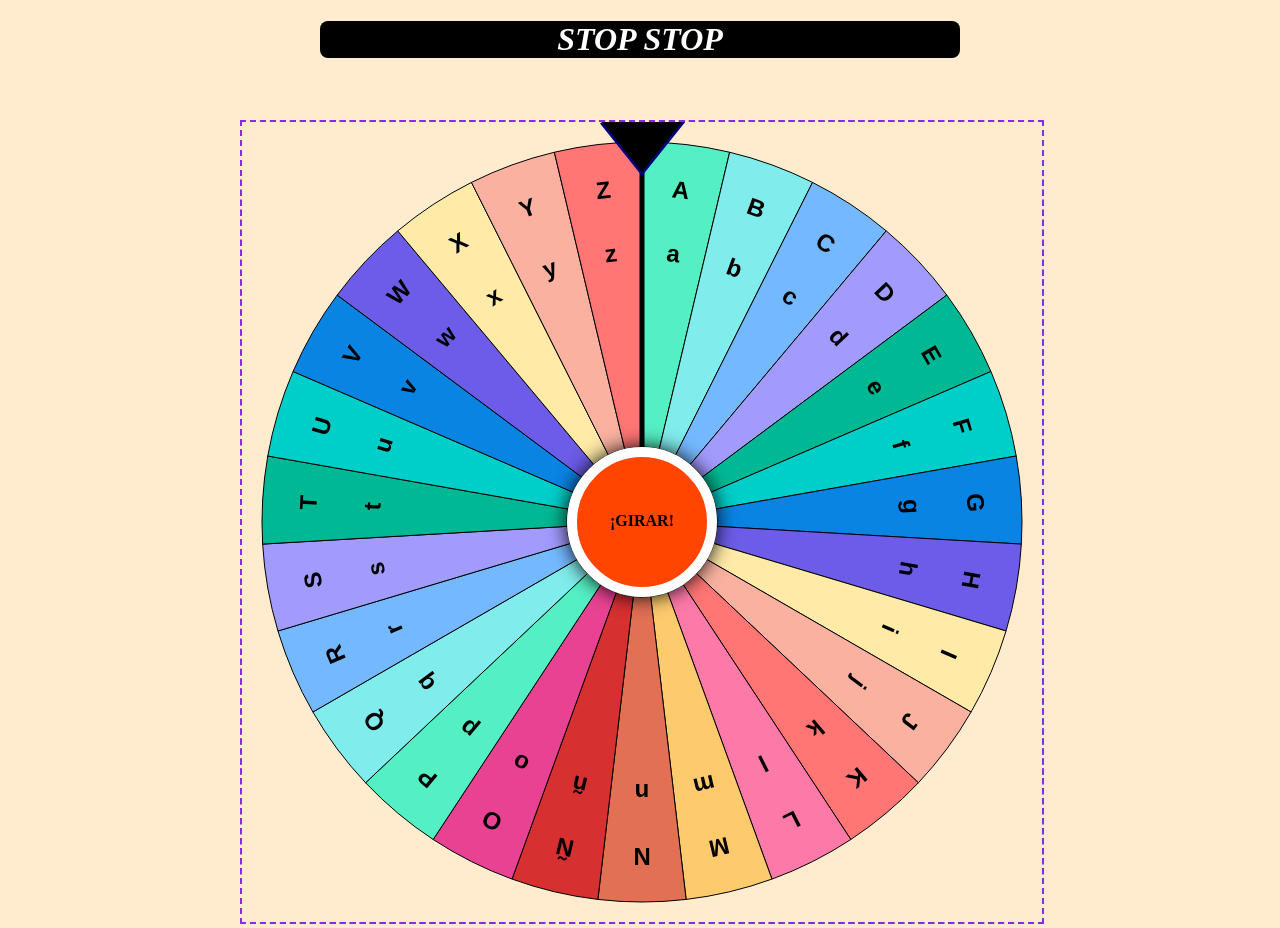
==== index.html @ 1eb44565 "estilos botton" ====
<!DOCTYPE html>
<html lang="es">

<head>
  <meta charset="UTF-8">
  <title>Stop in line</title>
  <link rel="stylesheet" href="css/normalize.css">
  <link rel="stylesheet" href="css/estilos.css">
  <script src="js/TweenMax.min.js"></script>
  <script src="js/Winwheel.js"></script>
</head>

<body>
  <h1>STOP STOP</h1>
  <div id="containerBtn"><input type="button" value="¡GIRAR!" onclick="miRuleta.startAnimation();"></div>
  <canvas id="canvas" width="800" height="800"></canvas>
  <script src="js/ruleta.js"></script>
</body>

</html>
---- css/estilos.css ----
body{
    width: 100vw;
    overflow-x: hidden;
    background-color: blanchedalmond;
}
h1{
    text-align: center;
    font-style: italic;
    background-color: black;
    color: white;
    width: 50%;
    margin-left: calc(50% - 25%);
    border-radius: 8px;
}
#containerBtn{
    position: absolute;
    margin-top: 40px;
    margin-left: calc(50% - 400px);
    border: 2px dashed blueviolet;
    width: 800px;
    height: 800px;
}
input{
    box-shadow: 0px 0px 20px rgba(0, 0, 0, 1);
    border: 10px solid white;
    background-color: orangered;
    font-weight: 900;
    height: 150px;
    width: 150px;
    border-radius: 50%;
    margin-left: calc(50% - 75px);
    margin-top: calc(50% - 75px);
}
canvas{
border: 2px dashed blue;
height:800px;
width:800px;
margin-left: calc(50% - 400px);
margin-top:40px;

}
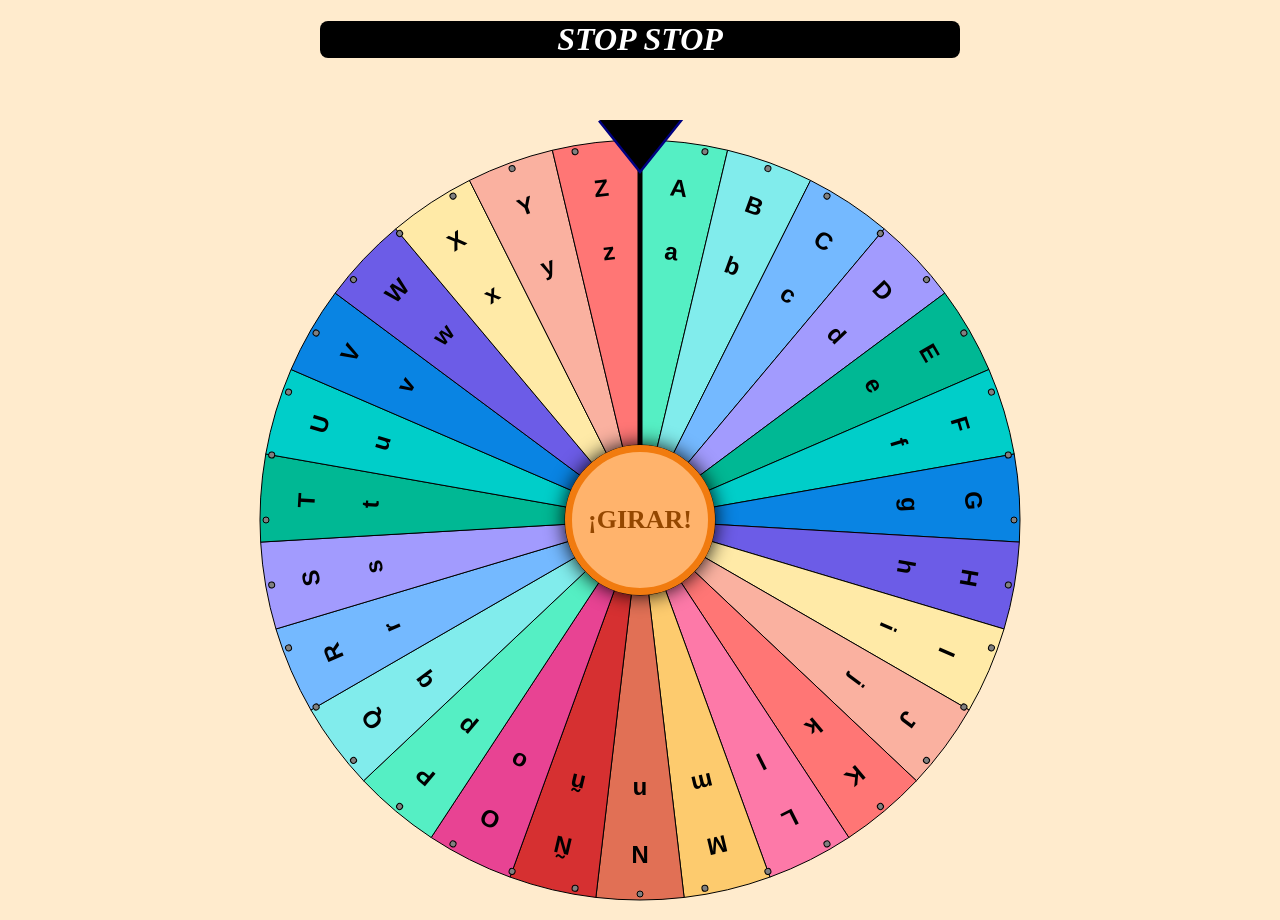
==== commit a7f8a58e: "finishedWheel" ====
--- a/index.html
+++ b/index.html
@@ -10,10 +10,15 @@
   <script src="js/Winwheel.js"></script>
 </head>
 
-<body>
+<body class="container">
   <h1>STOP STOP</h1>
-  <div id="containerBtn"><input type="button" value="¡GIRAR!" onclick="miRuleta.startAnimation();"></div>
   <canvas id="canvas" width="800" height="800"></canvas>
+  <div id="containerBtn"><input id="girar" type="button" value="¡GIRAR!" onclick="miRuleta.startAnimation();"></div>
+  <div class="popup">
+    <h2 class="letra"> </h2>
+    <input class="boton" type="button" value="vamos de nuevo" onclick="resetGame();" > 
+  </div>
+  <script src="js/segmentos.js"></script>
   <script src="js/ruleta.js"></script>
 </body>
 
--- a/css/estilos.css
+++ b/css/estilos.css
@@ -16,26 +16,69 @@
     position: absolute;
     margin-top: 40px;
     margin-left: calc(50% - 400px);
-    border: 2px dashed blueviolet;
     width: 800px;
     height: 800px;
 }
-input{
+#girar{
     box-shadow: 0px 0px 20px rgba(0, 0, 0, 1);
-    border: 10px solid white;
-    background-color: orangered;
+    border: 7px solid #F17B0F;
+    background-color: #FFB36C;
+    color: #944700 ;
     font-weight: 900;
     height: 150px;
     width: 150px;
     border-radius: 50%;
     margin-left: calc(50% - 75px);
     margin-top: calc(50% - 75px);
+    font-size: 26px;
 }
 canvas{
-border: 2px dashed blue;
+position: absolute;
 height:800px;
 width:800px;
 margin-left: calc(50% - 400px);
 margin-top:40px;
-
 }
+.letra{
+text-align: center;
+background-color: #F9D543;
+color:#947700 ;
+border: 5px solid #F1C40F;
+border-radius: 16px;
+font-size: 72px;
+padding: 52px 18px;
+width: 80px;
+box-shadow: 5px 5px 20px rgba(0, 0, 0, 0.5);
+text-shadow: 0px 0px 4px rgba(0, 0, 0, 0.5); 
+margin-bottom: 150px;
+}
+.popup{
+    position: absolute;
+    width: 100vw;
+    height:100vh;
+    top: 0px;
+    left: 0px;
+    background-color:rgba(0, 0, 0, 0.5);
+    display: flex;
+    flex-direction: column;
+    justify-content: center;
+    align-items: center;
+    display: none;
+}
+.boton{
+  font-size: 20px;
+  color: #009943;
+  padding: 0.7em 1.7em;
+  border-radius:15px;
+  background-color: #ACF4CB;
+  border: 1px solid #7EE7AC;
+  transition: all .3s;
+  box-shadow: 6px 6px 12px #0AC25A, -6px -6px 12px #51D88C; 
+  cursor: pointer;
+  width: 25%;
+  font-weight:600;
+  font-size: 24px;
+  }
+.boton:hover{
+  box-shadow: -6px -6px 12px #0AC25A, 6px 6px 12px #51D88C;
+}
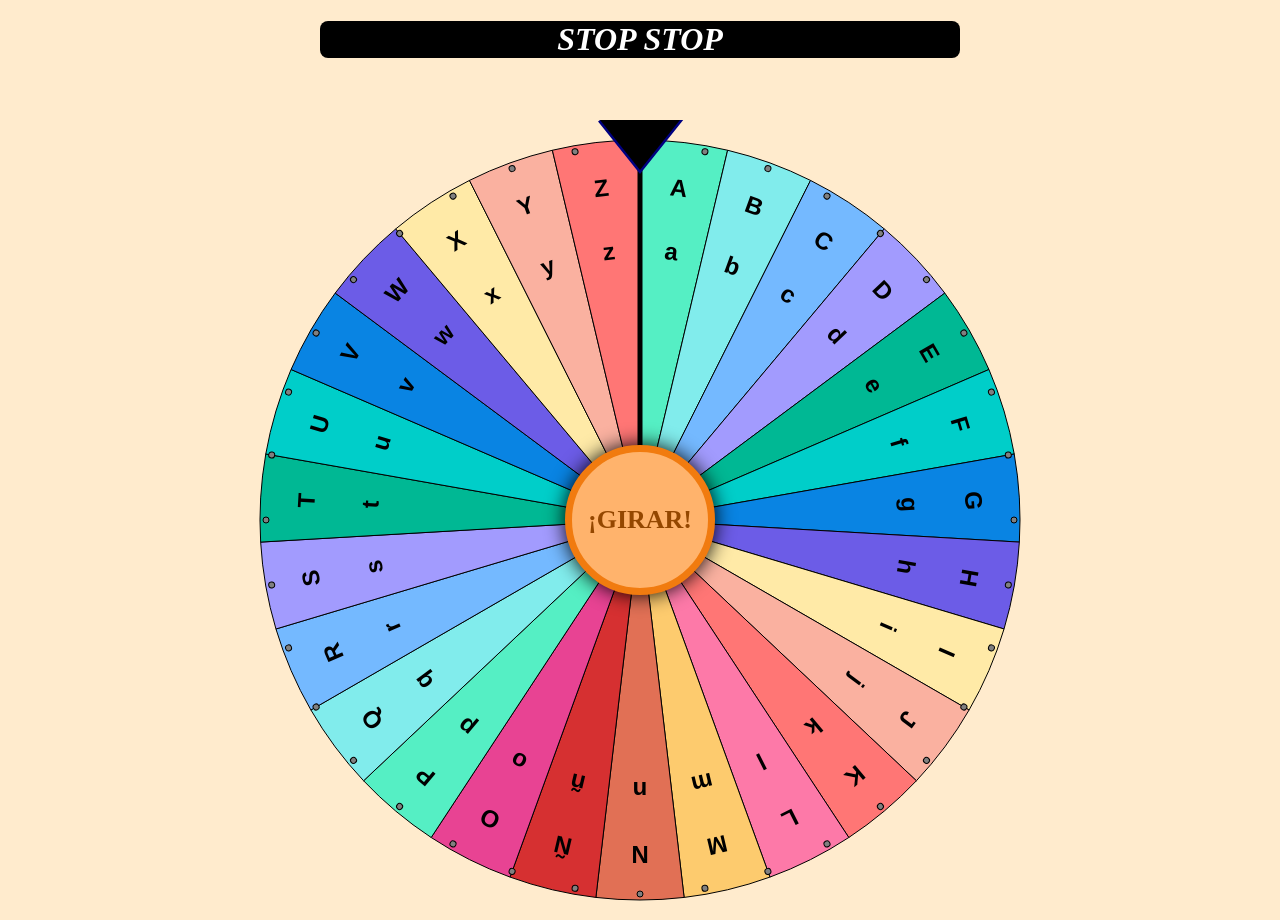
==== commit c323f37e: "casi terminando nuevos ajustes" ====
--- a/index.html
+++ b/index.html
@@ -15,11 +15,13 @@
   <canvas id="canvas" width="800" height="800"></canvas>
   <div id="containerBtn"><input id="girar" type="button" value="¡GIRAR!" onclick="miRuleta.startAnimation();"></div>
   <div class="popup">
+    <div class="boton mensajeFinal" style="display: none;"> esta es la ultima letra</div>
     <h2 class="letra"> </h2>
-    <input class="boton" type="button" value="vamos de nuevo" onclick="resetGame();" > 
+    <input class="boton botonFinal" type="button" value="vamos de nuevo" onclick="resetGame();" > 
   </div>
   <script src="js/segmentos.js"></script>
   <script src="js/ruleta.js"></script>
+  <audio id="sonido2" src="sound/win.mp3"/>
 </body>
 
 </html>
--- a/css/estilos.css
+++ b/css/estilos.css
@@ -45,12 +45,11 @@
 color:#947700 ;
 border: 5px solid #F1C40F;
 border-radius: 16px;
-font-size: 72px;
-padding: 52px 18px;
-width: 80px;
+font-size: 250px;
+padding: 100px 150px;
 box-shadow: 5px 5px 20px rgba(0, 0, 0, 0.5);
 text-shadow: 0px 0px 4px rgba(0, 0, 0, 0.5); 
-margin-bottom: 150px;
+margin:20px 0px ;
 }
 .popup{
     position: absolute;
@@ -64,21 +63,21 @@
     justify-content: center;
     align-items: center;
     display: none;
+    
 }
 .boton{
-  font-size: 20px;
+  font-size: 40px;
   color: #009943;
-  padding: 0.7em 1.7em;
+  padding: 8px 100px;
   border-radius:15px;
   background-color: #ACF4CB;
   border: 1px solid #7EE7AC;
-  transition: all .3s;
+  transition: all 1s;
   box-shadow: 6px 6px 12px #0AC25A, -6px -6px 12px #51D88C; 
   cursor: pointer;
-  width: 25%;
   font-weight:600;
-  font-size: 24px;
   }
 .boton:hover{
-  box-shadow: -6px -6px 12px #0AC25A, 6px 6px 12px #51D88C;
+  box-shadow: -6px -6px 12px #dd5eee, 6px 6px 12px #51D88C;
+  color: #dd5eee;
 }
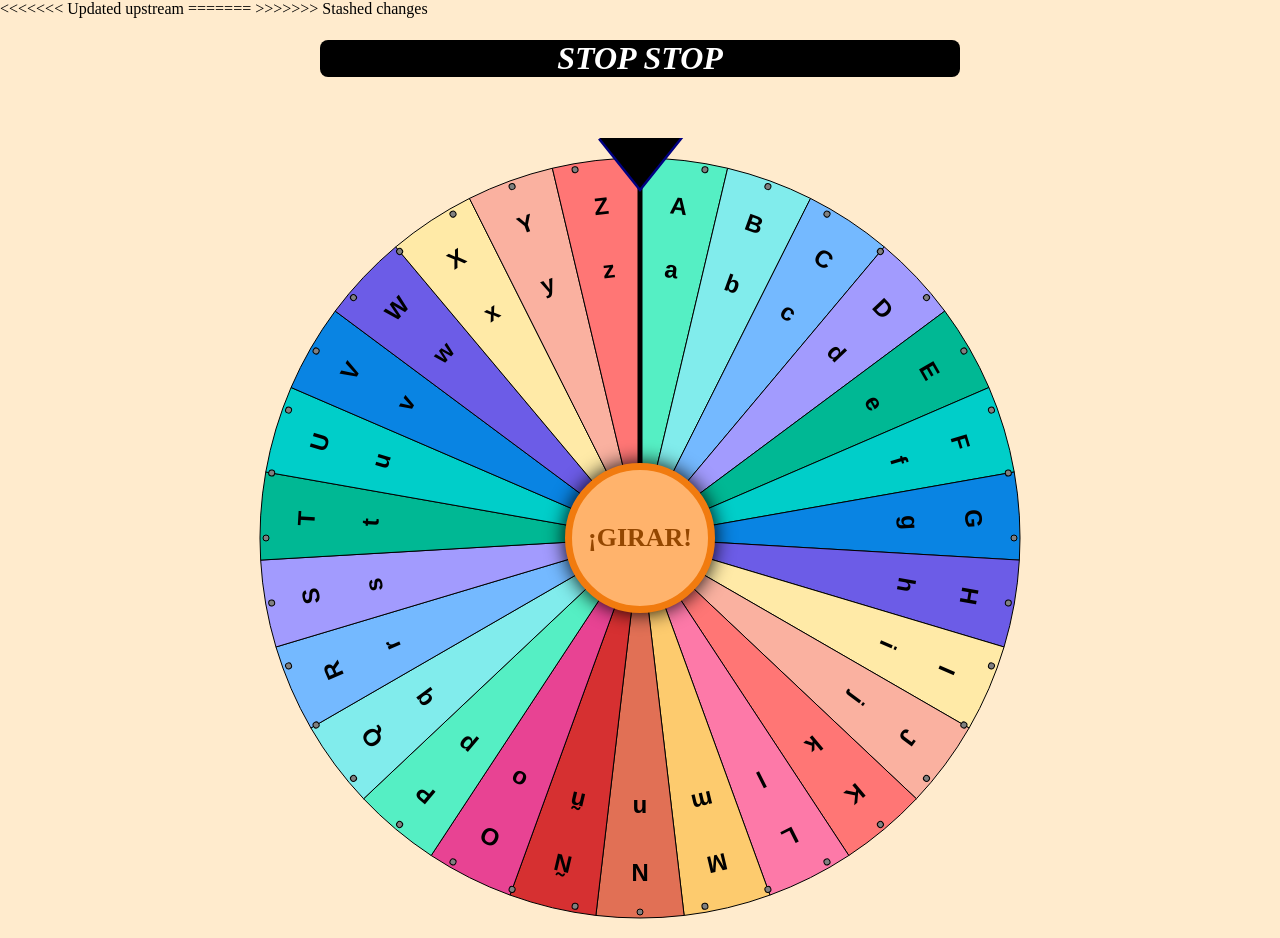
==== commit 7569c181: "Update index.html" ====
--- a/index.html
+++ b/index.html
@@ -3,7 +3,13 @@
 
 <head>
   <meta charset="UTF-8">
+<<<<<<< Updated upstream
+  <title>Stop web</title>
+  <meta autor ="Daniel Santiago Calderon">
+=======
   <title>Stop in line</title>
+  <meta autor="Daniel Santiago Calderon">
+>>>>>>> Stashed changes
   <link rel="stylesheet" href="css/normalize.css">
   <link rel="stylesheet" href="css/estilos.css">
   <script src="js/TweenMax.min.js"></script>
@@ -17,11 +23,11 @@
   <div class="popup">
     <div class="boton mensajeFinal" style="display: none;"> esta es la ultima letra</div>
     <h2 class="letra"> </h2>
-    <input class="boton botonFinal" type="button" value="vamos de nuevo" onclick="resetGame();" > 
+    <input class="boton botonFinal" type="button" value="vamos de nuevo" onclick="resetGame();">
   </div>
   <script src="js/segmentos.js"></script>
   <script src="js/ruleta.js"></script>
-  <audio id="sonido2" src="sound/win.mp3"/>
+  <audio id="sonido2" src="sound/win.mp3" />
 </body>
 
 </html>
--- a/css/estilos.css
+++ b/css/estilos.css
@@ -1,9 +1,10 @@
-body{
+body {
     width: 100vw;
     overflow-x: hidden;
     background-color: blanchedalmond;
 }
-h1{
+
+h1 {
     text-align: center;
     font-style: italic;
     background-color: black;
@@ -12,18 +13,20 @@
     margin-left: calc(50% - 25%);
     border-radius: 8px;
 }
-#containerBtn{
+
+#containerBtn {
     position: absolute;
     margin-top: 40px;
     margin-left: calc(50% - 400px);
     width: 800px;
     height: 800px;
 }
-#girar{
+
+#girar {
     box-shadow: 0px 0px 20px rgba(0, 0, 0, 1);
     border: 7px solid #F17B0F;
     background-color: #FFB36C;
-    color: #944700 ;
+    color: #944700;
     font-weight: 900;
     height: 150px;
     width: 150px;
@@ -32,52 +35,57 @@
     margin-top: calc(50% - 75px);
     font-size: 26px;
 }
-canvas{
-position: absolute;
-height:800px;
-width:800px;
-margin-left: calc(50% - 400px);
-margin-top:40px;
+
+canvas {
+    position: absolute;
+    height: 800px;
+    width: 800px;
+    margin-left: calc(50% - 400px);
+    margin-top: 40px;
 }
-.letra{
-text-align: center;
-background-color: #F9D543;
-color:#947700 ;
-border: 5px solid #F1C40F;
-border-radius: 16px;
-font-size: 250px;
-padding: 100px 150px;
-box-shadow: 5px 5px 20px rgba(0, 0, 0, 0.5);
-text-shadow: 0px 0px 4px rgba(0, 0, 0, 0.5); 
-margin:20px 0px ;
+
+.letra {
+    text-align: center;
+    background-color: #F9D543;
+    color: #947700;
+    border: 20px solid #F1C40F;
+    border-radius: 40px;
+    font-size: 250px;
+    padding: 100px 150px;
+    box-shadow: 5px 5px 20px rgba(0, 0, 0, 0.5);
+    text-shadow: 0px 0px 4px rgba(0, 0, 0, 0.5);
+    margin: 20px 0px;
 }
-.popup{
+
+.popup {
     position: absolute;
     width: 100vw;
-    height:100vh;
+    height: 100vh;
     top: 0px;
     left: 0px;
-    background-color:rgba(0, 0, 0, 0.5);
+    background-color: rgba(0, 0, 0, 0.5);
     display: flex;
     flex-direction: column;
     justify-content: center;
     align-items: center;
     display: none;
-    
+
 }
-.boton{
-  font-size: 40px;
-  color: #009943;
-  padding: 8px 100px;
-  border-radius:15px;
-  background-color: #ACF4CB;
-  border: 1px solid #7EE7AC;
-  transition: all 1s;
-  box-shadow: 6px 6px 12px #0AC25A, -6px -6px 12px #51D88C; 
-  cursor: pointer;
-  font-weight:600;
-  }
-.boton:hover{
-  box-shadow: -6px -6px 12px #dd5eee, 6px 6px 12px #51D88C;
-  color: #dd5eee;
+
+.boton {
+    font-size: 40px;
+    color: #009943;
+    padding: 8px 100px;
+    border-radius: 15px;
+    background-color: #ACF4CB;
+    border: 1px solid #7EE7AC;
+    transition: all 1s;
+    box-shadow: 6px 6px 12px #0AC25A, -6px -6px 12px #51D88C;
+    cursor: pointer;
+    font-weight: 600;
+}
+
+.boton:hover {
+    box-shadow: -6px -6px 12px #dd5eee, 6px 6px 12px #51D88C;
+    color: #dd5eee;
 }
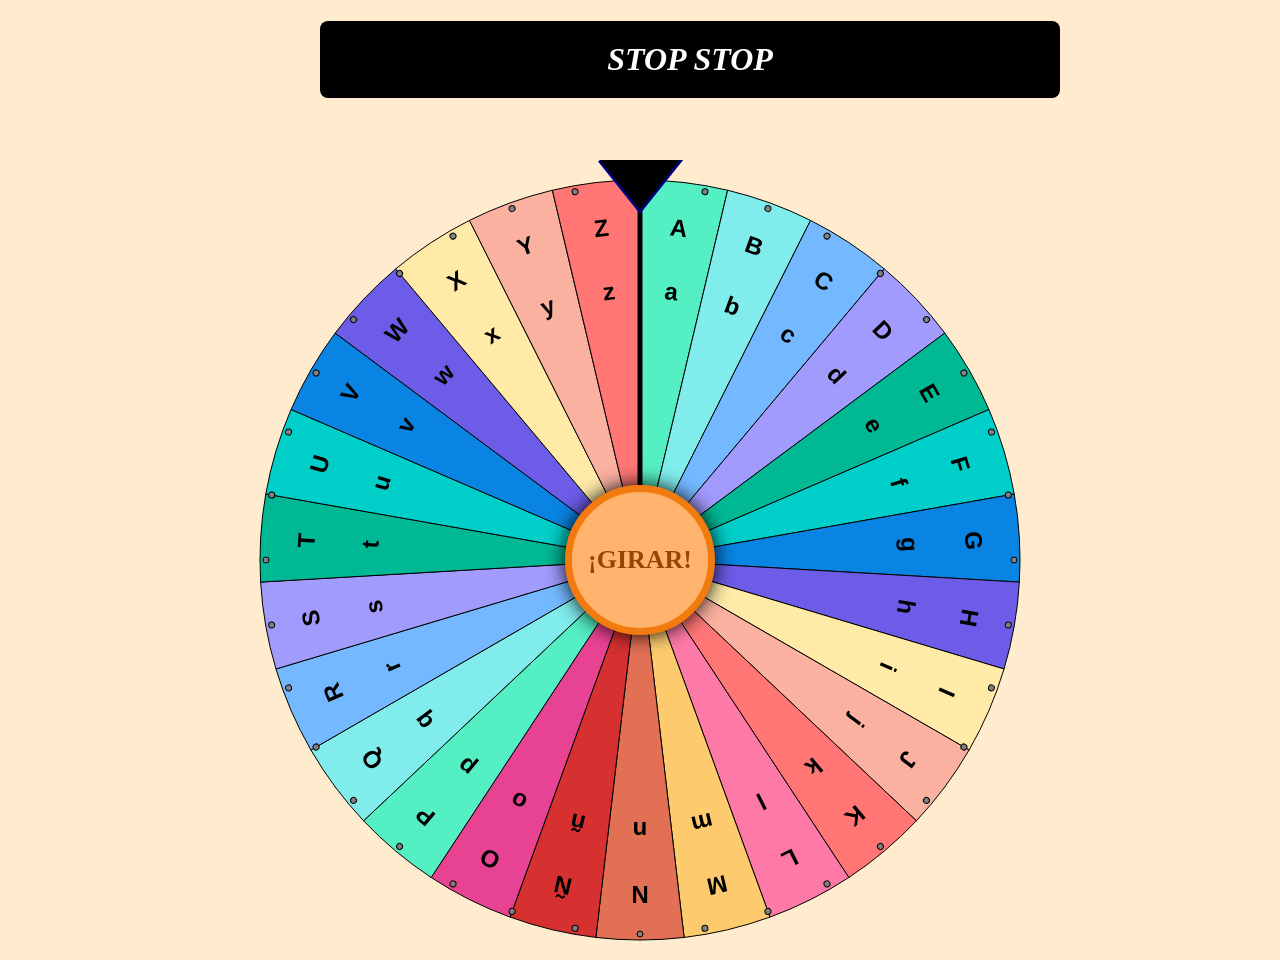
==== commit f54743e9: "actualizacion h1" ====
--- a/index.html
+++ b/index.html
@@ -3,13 +3,8 @@
 
 <head>
   <meta charset="UTF-8">
-<<<<<<< Updated upstream
   <title>Stop web</title>
   <meta autor ="Daniel Santiago Calderon">
-=======
-  <title>Stop in line</title>
-  <meta autor="Daniel Santiago Calderon">
->>>>>>> Stashed changes
   <link rel="stylesheet" href="css/normalize.css">
   <link rel="stylesheet" href="css/estilos.css">
   <script src="js/TweenMax.min.js"></script>
--- a/css/estilos.css
+++ b/css/estilos.css
@@ -12,6 +12,7 @@
     width: 50%;
     margin-left: calc(50% - 25%);
     border-radius: 8px;
+    padding: 20px 50px;
 }
 
 #containerBtn {
